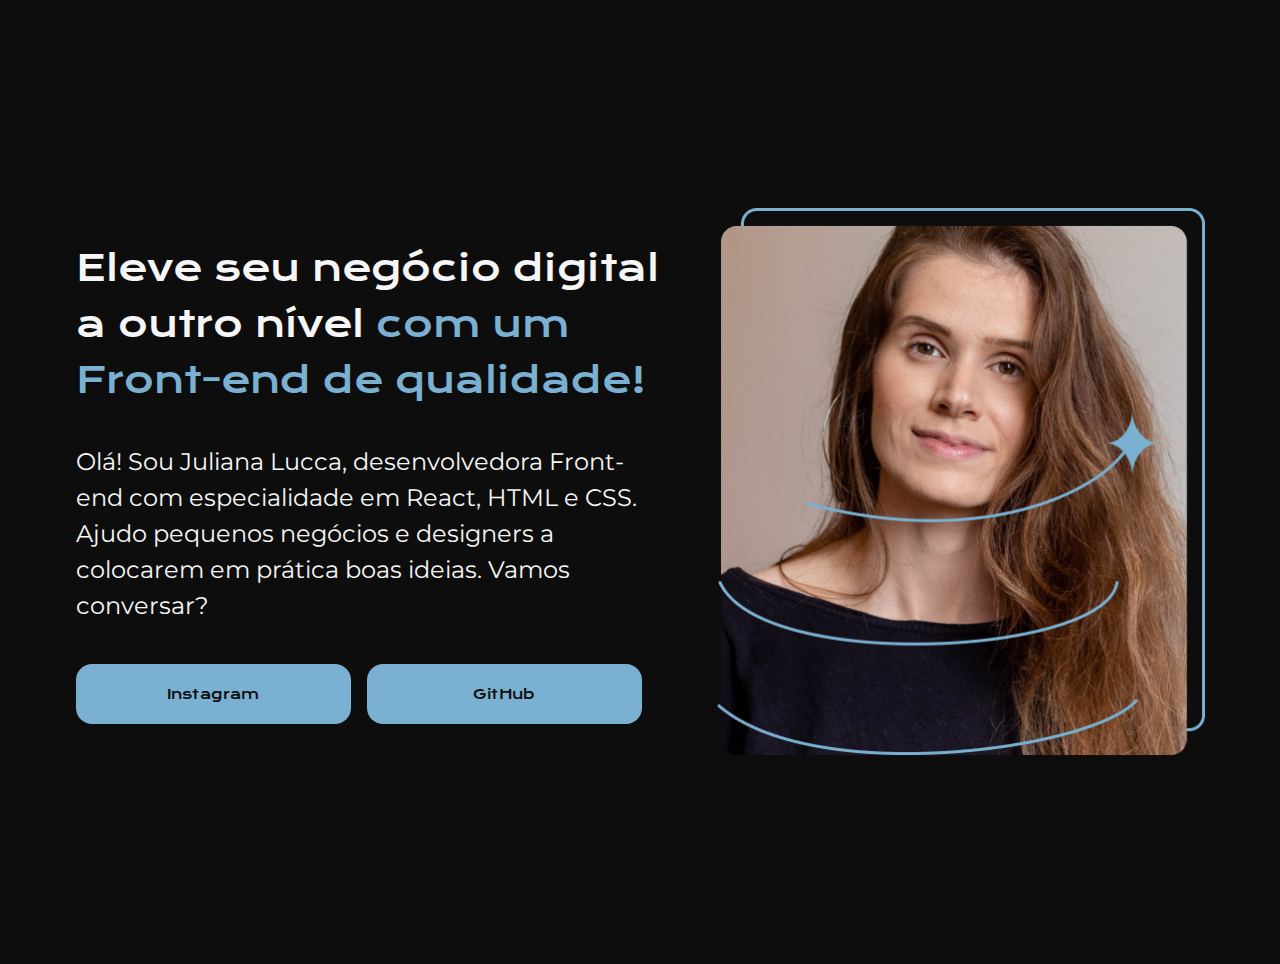
==== index.html @ 6e3ac3b5 "create portfolio project" ====
<!DOCTYPE html>
<html lang="pt-br">

<head>
    <meta charset="UTF-8">
    <meta http-equiv="X-UA-Compatible" content="IE=edge">
    <meta name="viewport" content="width=device-width, initial-scale=1.0">
    <title>Portfólio | Juliana Lucca</title>
    <link rel="preconnect" href="https://fonts.googleapis.com">
    <link rel="preconnect" href="https://fonts.gstatic.com" crossorigin>
    <link href="https://fonts.googleapis.com/css2?family=Krona+One&family=Montserrat&display=swap" rel="stylesheet">
    <link rel="stylesheet" href="./assets/css/reset.css">
    <link rel="stylesheet" href="./style.css">
</head>

<body>
    <main>
        <img src="./assets/images/image.png" alt="Foto da Juliana Lucca" class="image">

        <section class="content">
            <h1 class="content__title">Eleve seu negócio digital a outro nível <strong>com um Front-end de qualidade!</strong></h1>
            <p>Olá! Sou Juliana Lucca, desenvolvedora Front-end com especialidade em React, HTML e CSS. Ajudo pequenos negócios e designers a colocarem em prática boas ideias. Vamos conversar?</p>
        </section>

        <section class="links">
            <a href="https://www.instagram.com/julianalucca_" class="links__button">Instagram</a>
            <a href="https://github.com/julucca" class="links__button">GitHub</a>
        </section>
    </main>
</body>
</html>
---- style.css ----
@import url("./assets/css/links.css");
@import url("./assets/css/image.css");
@import url("./assets/css/content.css");

:root {
    --black: #0D0D0D;
    --white: #F6F6F6;
    --blue: #7ab0d1;
    --hover: #009dff;

    --font-highlights: 'Krona One', sans-serif;
    --font-main: 'Montserrat', sans-serif;
}

body {
    background-color: var(--black);
    color: var(--white);
    font-family: var(--font-main);
    font-size: 1rem;
    line-height: 1.75rem;
    text-align: center;
}

main {
    display: flex;
    flex-direction: column;
    align-items: center;
    justify-content: center;
    height: 100vh;
    gap: 2rem;
    margin: 2rem;
}

h1, a {
    font-family: var(--font-highlights);
}

@media screen and (min-width: 765px) {
    main {
        display: grid;
        grid-template-columns: auto auto;
        margin-inline: 3rem;
        row-gap: 2.5rem;
        column-gap: 3.5rem;
    }
}

@media screen and (min-width: 1024px) {
    body {
        font-size: 1.5rem;
        line-height: 2.25rem;
    }
}
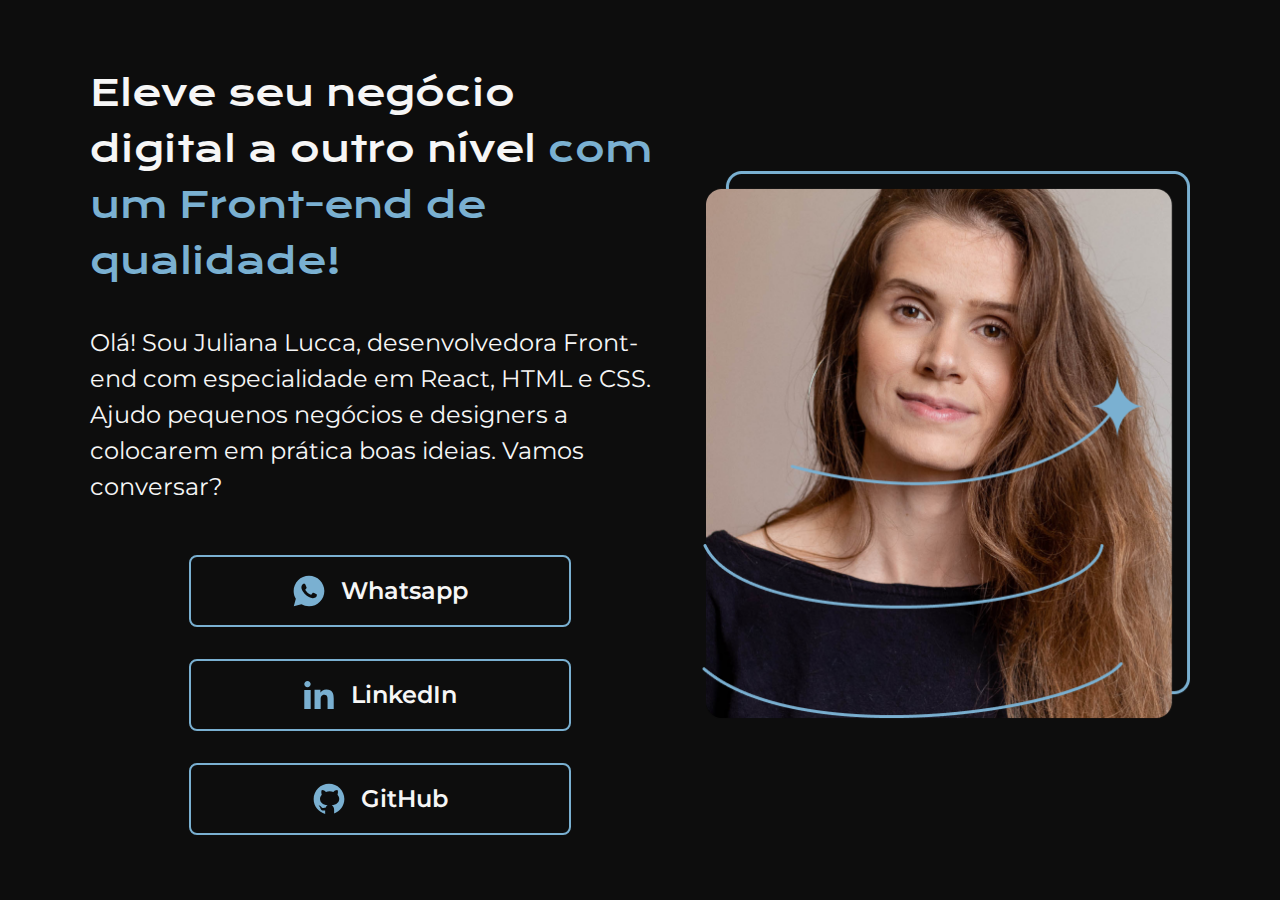
==== commit 30a3e841: "feat: change page links" ====
--- a/index.html
+++ b/index.html
@@ -8,24 +8,28 @@
     <title>Portfólio | Juliana Lucca</title>
     <link rel="preconnect" href="https://fonts.googleapis.com">
     <link rel="preconnect" href="https://fonts.gstatic.com" crossorigin>
-    <link href="https://fonts.googleapis.com/css2?family=Krona+One&family=Montserrat&display=swap" rel="stylesheet">
     <link rel="stylesheet" href="./assets/css/reset.css">
     <link rel="stylesheet" href="./style.css">
 </head>
 
 <body>
     <main>
-        <img src="./assets/images/image.png" alt="Foto da Juliana Lucca" class="image">
-
+        <a href="#">
+            <img src="./assets/images/image.png" alt="Foto da Juliana Lucca" class="image">
+        </a>
+        
         <section class="content">
             <h1 class="content__title">Eleve seu negócio digital a outro nível <strong>com um Front-end de qualidade!</strong></h1>
-            <p>Olá! Sou Juliana Lucca, desenvolvedora Front-end com especialidade em React, HTML e CSS. Ajudo pequenos negócios e designers a colocarem em prática boas ideias. Vamos conversar?</p>
-        </section>
+            <p class="content__text">Olá! Sou Juliana Lucca, desenvolvedora Front-end com especialidade em React, HTML e CSS. Ajudo pequenos negócios e designers a colocarem em prática boas ideias. Vamos conversar?</p>
+            <div class="content__links">
+                <!-- <h2 class="links__subtitle">Acesse minhas redes:</h2> -->
+                <a href="#" class="links__button"><img src="./assets/images/icons-whatsapp.svg" alt="Logo Whatsapp">Whatsapp</a>
+                <a href="https://www.linkedin.com/in/julianalucca/" class="links__button"><img src="./assets/images/icons-linkedin.svg" alt="Logo LinkedIn">LinkedIn</a>
+                <a href="https://github.com/julucca" class="links__button"><img src="./assets/images/icons-github.svg" alt="Logo GitHub">GitHub</a>
 
-        <section class="links">
-            <a href="https://www.instagram.com/julianalucca_" class="links__button">Instagram</a>
-            <a href="https://github.com/julucca" class="links__button">GitHub</a>
+            </div>
         </section>
     </main>
 </body>
+
 </html>--- a/style.css
+++ b/style.css
@@ -1,4 +1,5 @@
-@import url("./assets/css/links.css");
+@import url('https://fonts.googleapis.com/css2?family=Krona+One&family=Montserrat:wght@400;600&display=swap');
+
 @import url("./assets/css/image.css");
 @import url("./assets/css/content.css");
 
@@ -6,9 +7,9 @@
     --black: #0D0D0D;
     --white: #F6F6F6;
     --blue: #7ab0d1;
-    --hover: #009dff;
+    --hover: #272727;
 
-    --font-highlights: 'Krona One', sans-serif;
+    --font-secondary: 'Krona One', sans-serif;
     --font-main: 'Montserrat', sans-serif;
 }
 
@@ -19,6 +20,7 @@
     font-size: 1rem;
     line-height: 1.75rem;
     text-align: center;
+    box-sizing: border-box;
 }
 
 main {
@@ -28,20 +30,17 @@
     justify-content: center;
     height: 100vh;
     gap: 2rem;
-    margin: 2rem;
+    margin-inline: 7vw;
 }
 
-h1, a {
-    font-family: var(--font-highlights);
+h1, h2 {
+    font-family: var(--font-secondary);
 }
 
 @media screen and (min-width: 765px) {
+
     main {
-        display: grid;
-        grid-template-columns: auto auto;
-        margin-inline: 3rem;
-        row-gap: 2.5rem;
-        column-gap: 3.5rem;
+        flex-direction: row-reverse;
     }
 }
 
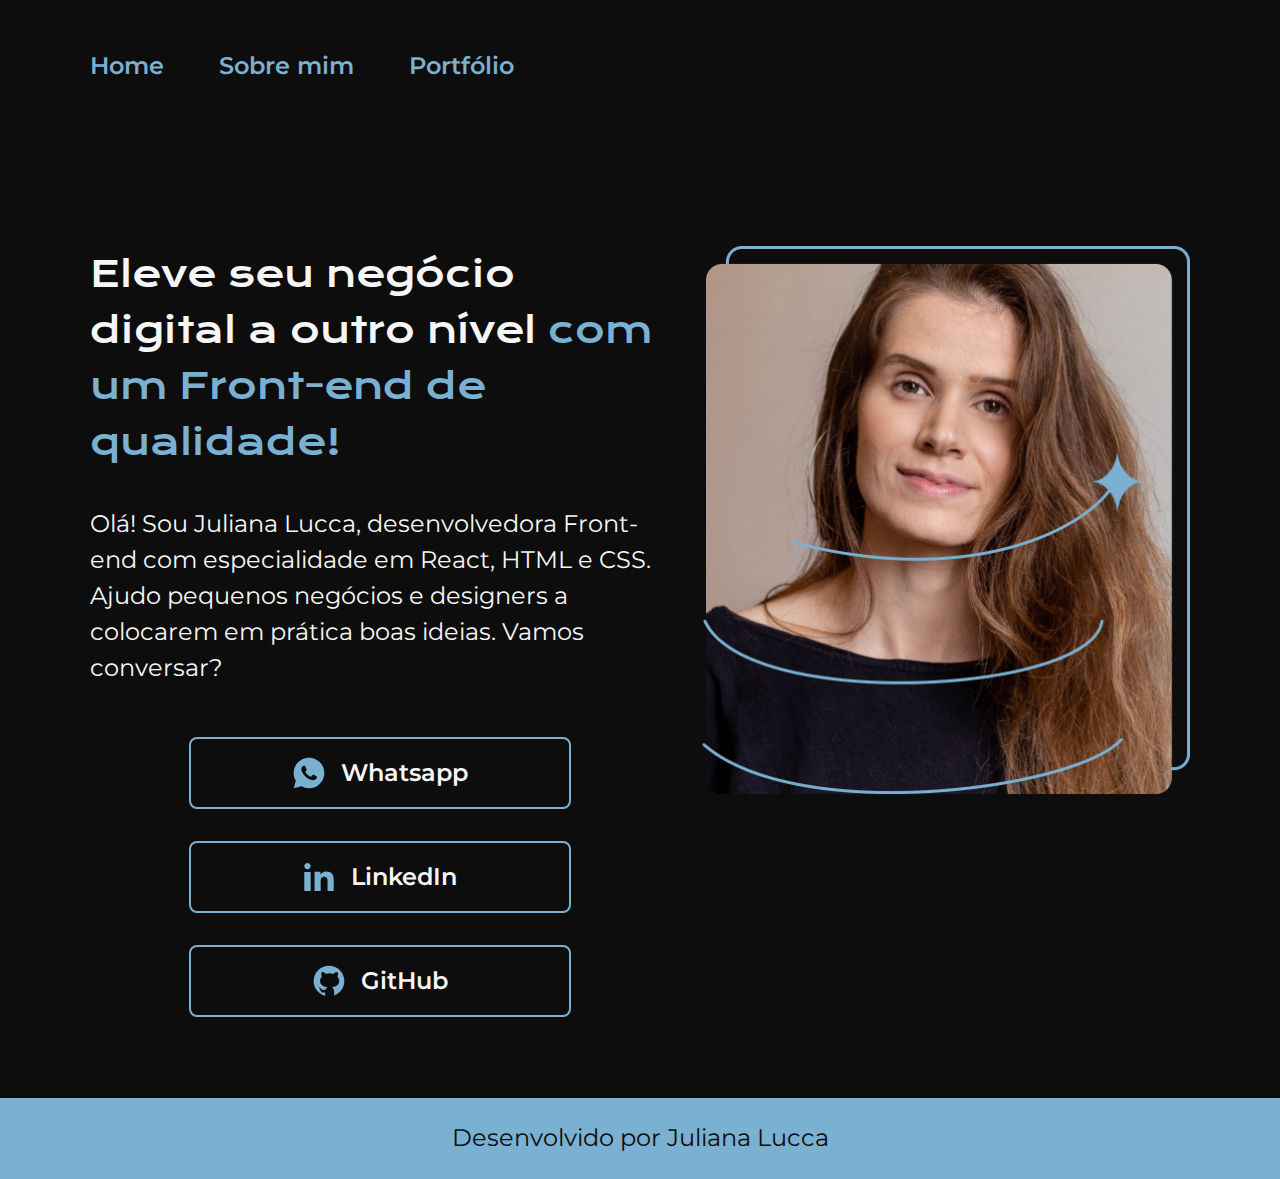
==== commit 2e7526cc: "organize css files" ====
--- a/index.html
+++ b/index.html
@@ -5,18 +5,22 @@
     <meta charset="UTF-8">
     <meta http-equiv="X-UA-Compatible" content="IE=edge">
     <meta name="viewport" content="width=device-width, initial-scale=1.0">
-    <title>Portfólio | Juliana Lucca</title>
-    <link rel="preconnect" href="https://fonts.googleapis.com">
-    <link rel="preconnect" href="https://fonts.gstatic.com" crossorigin>
-    <link rel="stylesheet" href="./assets/css/reset.css">
-    <link rel="stylesheet" href="./style.css">
+    <title>Home | Juliana Lucca</title>
+    <link rel="stylesheet" href="./assets/styles/reset.css">
+    <link rel="stylesheet" href="./assets/styles/style.css">
 </head>
 
 <body>
-    <main>
-        <a href="#">
-            <img src="./assets/images/image.png" alt="Foto da Juliana Lucca" class="image">
-        </a>
+    <header class="container">
+        <nav class="header__nav">
+            <a href="./index.html" class="nav__link">Home</a>
+            <a href="./about.html" class="nav__link">Sobre mim</a>
+            <a href="./portfolio.html" class="nav__link">Portfólio</a>
+        </nav>
+    </header>
+
+    <main class="main container">
+        <img src="./assets/images/image.png" alt="Foto da Juliana Lucca" class="image">
         
         <section class="content">
             <h1 class="content__title">Eleve seu negócio digital a outro nível <strong>com um Front-end de qualidade!</strong></h1>
@@ -30,6 +34,10 @@
             </div>
         </section>
     </main>
+
+    <footer>
+        <p>Desenvolvido por Juliana Lucca</p>
+    </footer>
 </body>
 
 </html>--- a/assets/styles/style.css
+++ b/assets/styles/style.css
@@ -0,0 +1,70 @@
+@import url('https://fonts.googleapis.com/css2?family=Krona+One&family=Montserrat:wght@400;600&display=swap');
+
+@import url("./header.css");
+@import url("./image.css");
+@import url("./content.css");
+@import url("./footer.css");
+@import url("./portfolio.css");
+
+:root {
+    --color-primary: #0D0D0D;
+    --color-secondary: #F6F6F6;
+    --color-tertiary: #7ab0d1;
+    --color-hover: #272727;
+
+    --font-primary: 'Krona One', sans-serif;
+    --font-secondary: 'Montserrat', sans-serif;
+}
+
+body {
+    background-color: var(--color-primary);
+    color: var(--color-secondary);
+    font-family: var(--font-secondary);
+    font-size: 1rem;
+    line-height: 1.75rem;
+    text-align: center;
+    box-sizing: border-box;
+}
+
+.main {
+    display: flex;
+    flex-direction: column;
+    align-items: center;
+    justify-content: center;
+    gap: 2rem;
+    min-height: 62vh;
+    padding-block: 6vh;
+}
+
+h1, h2 {
+    font-family: var(--font-primary);
+}
+
+a, a:active {
+    text-decoration: none;
+    color: inherit;
+    font-family: inherit;
+}
+
+.container {
+    max-width: 1163px;
+    margin-inline: auto;
+    padding-inline: 7vw;
+}
+
+@media screen and (min-width: 765px) {
+
+    .main {
+        flex-direction: row-reverse;
+        justify-content: space-between;
+        align-items: start;
+        padding-block: 18vh 9vh;
+    }
+}
+
+@media screen and (min-width: 1024px) {
+    body {
+        font-size: 1.5rem;
+        line-height: 2.25rem;
+    }
+}